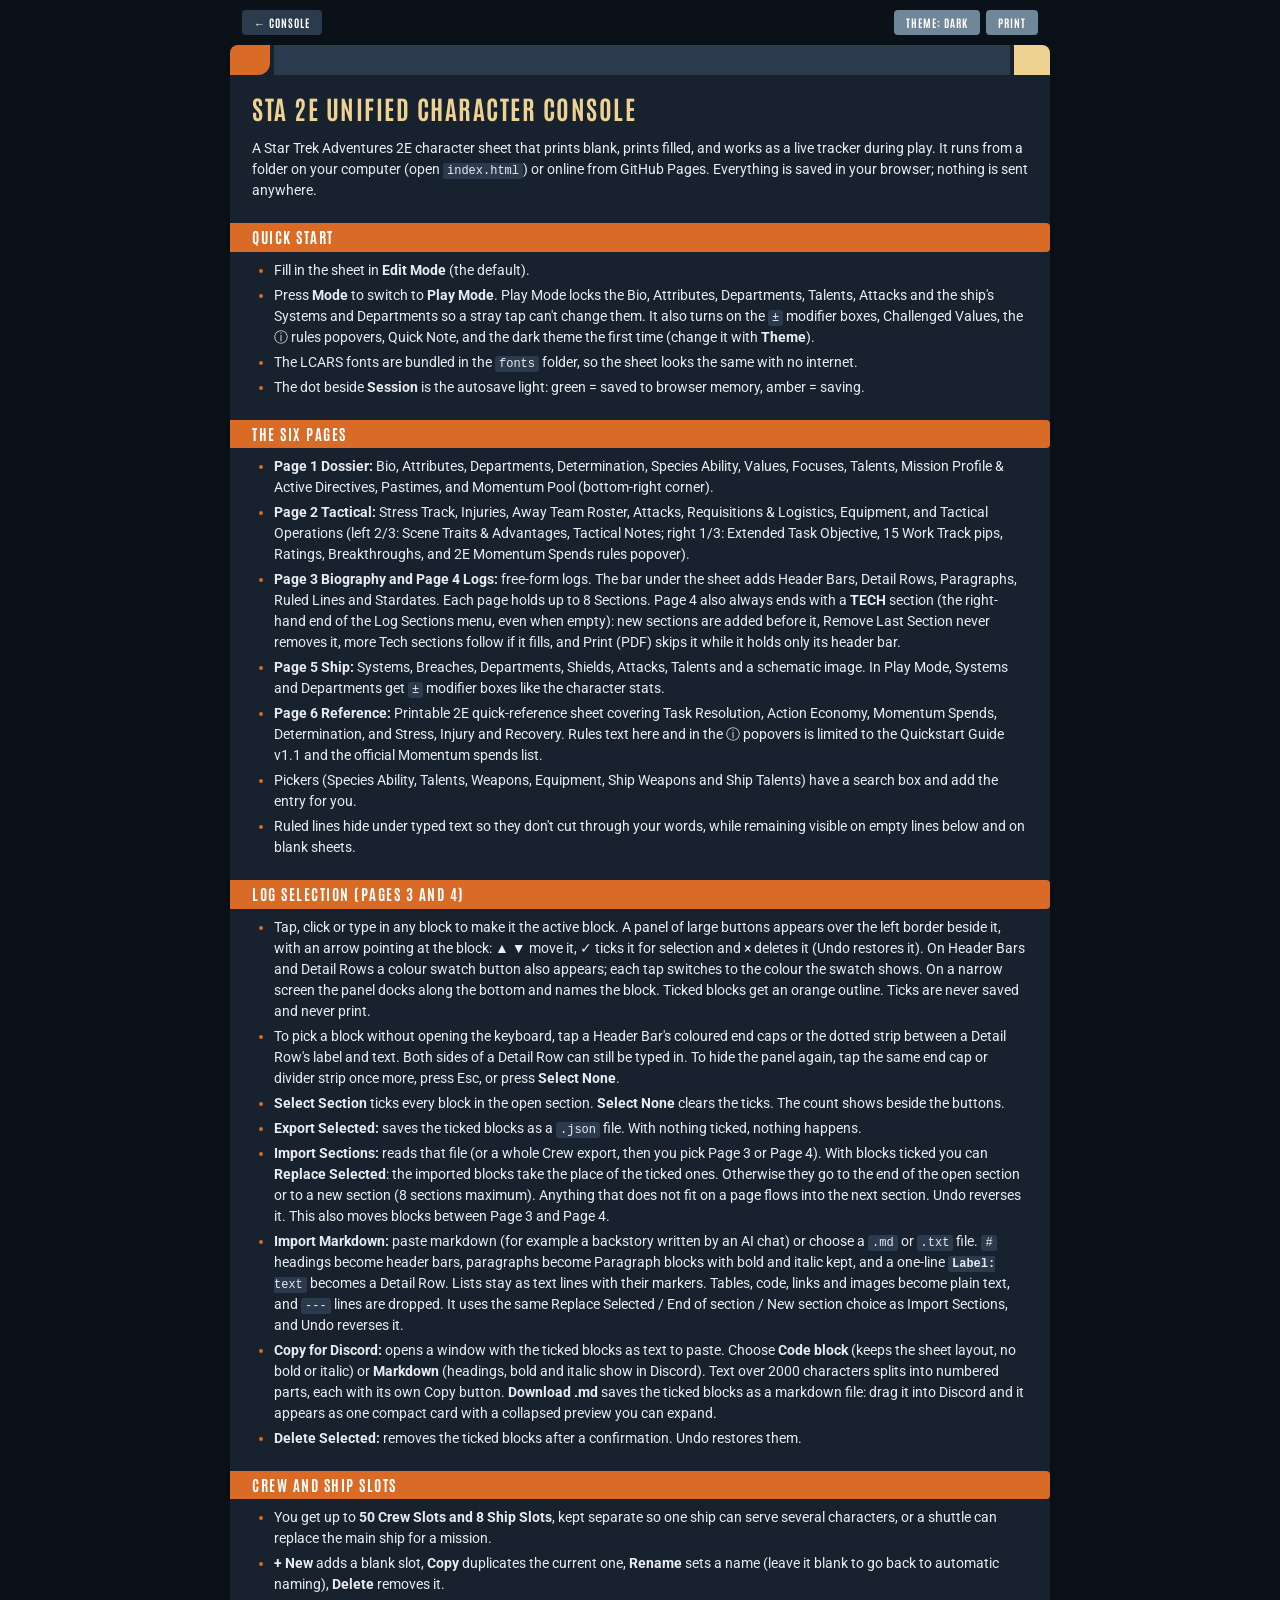
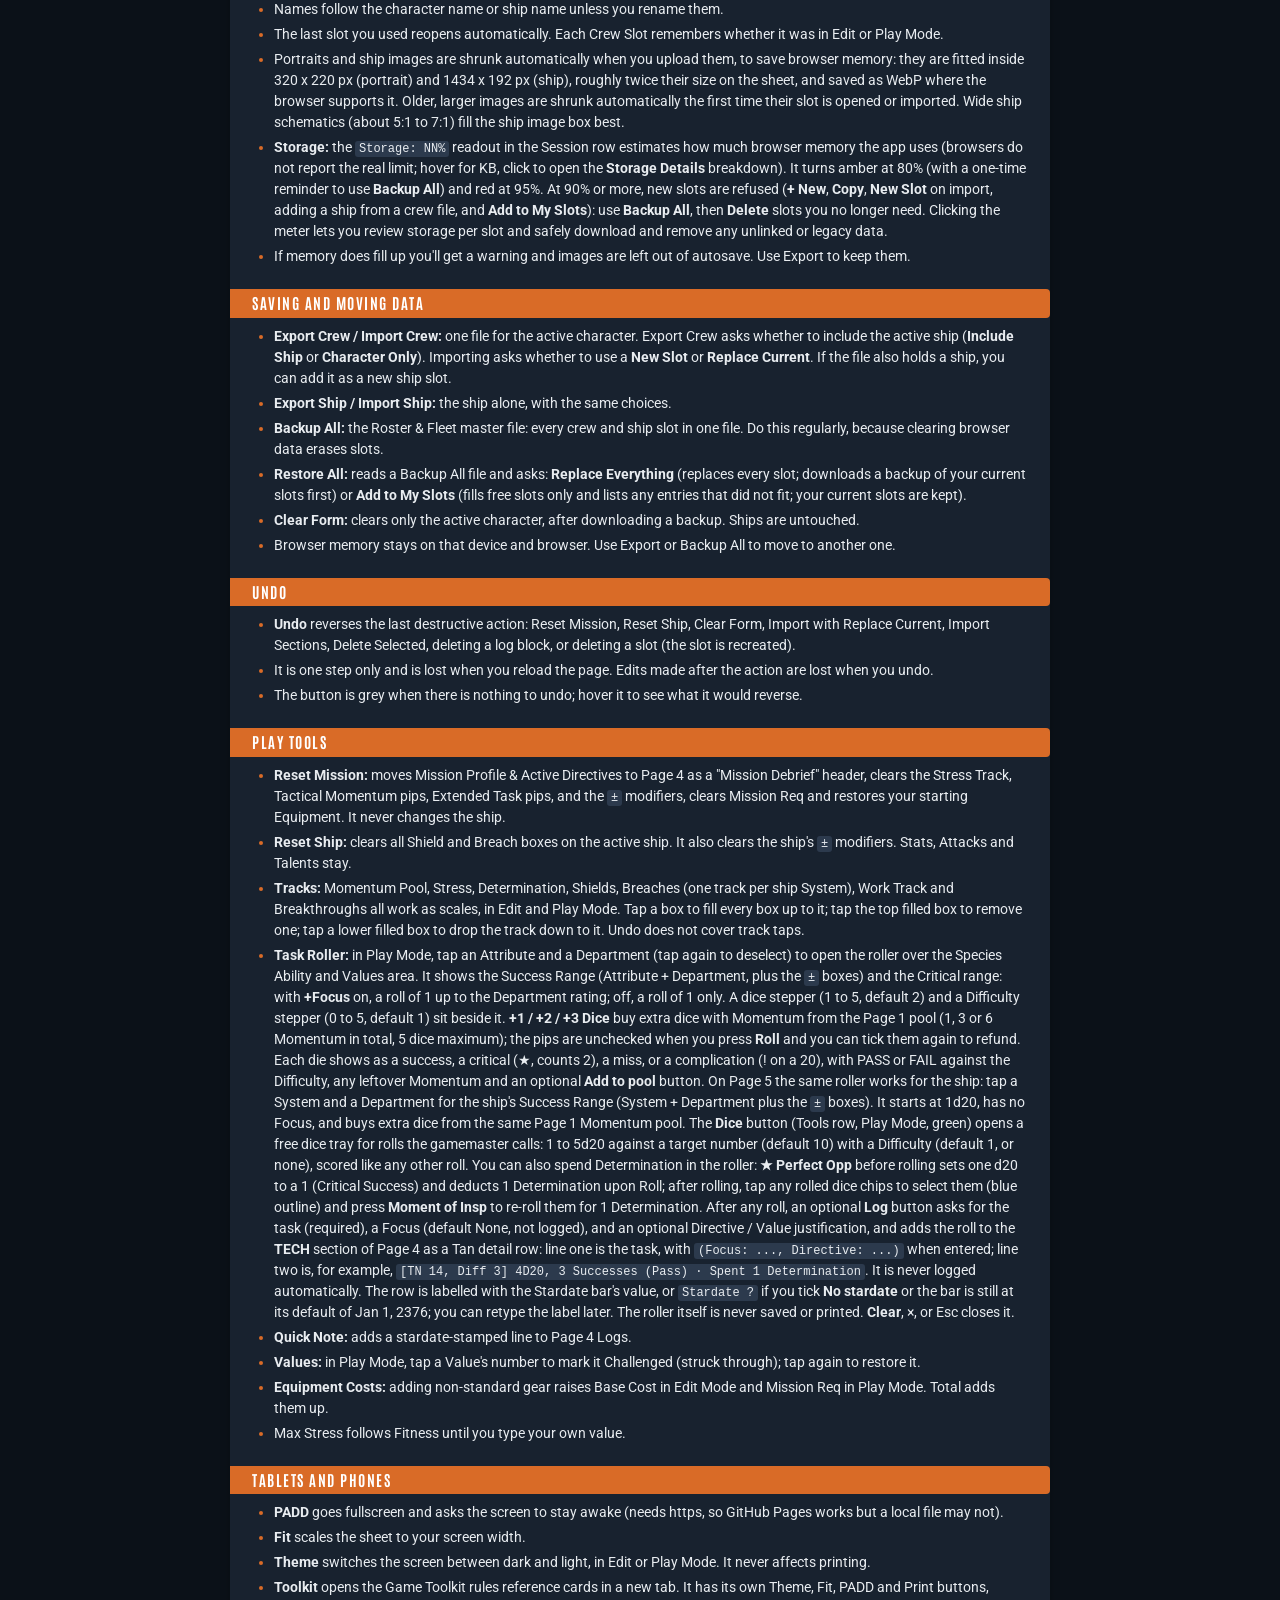
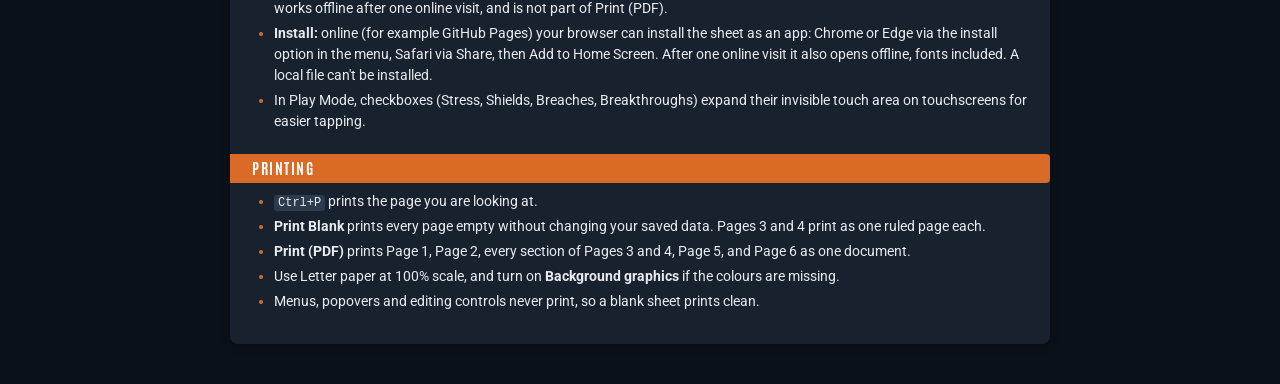
==== manual.html @ 48ecd744 "Add files via upload" ====
<!DOCTYPE html>
<html lang="en">
<head>
<meta charset="UTF-8">
<meta name="viewport" content="width=device-width, initial-scale=1.0">
<title>STA 2E Console User Manual</title>
<link rel="stylesheet" href="fonts.css?v=1.0">
<link rel="icon" type="image/png" href="icon-ent.png">
<meta name="theme-color" content="#2c3a4d">
<style>
:root{--navy:#2c3a4d;--orange:#d96b27;--tan:#eed292;--slate:#708699;--bg:#e9edf1;--page:#fff;--fg:#111;--hd:#2c3a4d;--code:#e8edf2}
body.dark{--bg:#0b1118;--page:#18222f;--fg:#e8ecf0;--hd:#eed292;--code:#2c3a4d}
*{box-sizing:border-box}
body{margin:0;background:var(--bg);color:var(--fg);font:14px/1.5 'Roboto',Arial,sans-serif;-webkit-print-color-adjust:exact;print-color-adjust:exact}
.bar{display:flex;flex-wrap:wrap;gap:6px;align-items:center;max-width:820px;margin:0 auto;padding:10px 12px}
.btn{font:bold 11px 'Antonio','Oswald',sans-serif;letter-spacing:1px;text-transform:uppercase;color:#fff;background:var(--navy);border:0;border-radius:4px;padding:5px 12px;cursor:pointer;text-decoration:none;display:inline-block}
.btn:hover{opacity:.85}.btn.slate{background:var(--slate)}
.sp{flex:1}
.sheet{max-width:820px;margin:0 auto 40px;background:var(--page);border-radius:8px;box-shadow:0 2px 10px rgba(0,0,0,.25);padding:0 22px 24px;overflow:hidden}
.cap{display:flex;height:30px;gap:4px;margin:0 -22px 14px}
.cap i{display:block}.c1{width:40px;background:var(--orange);border-bottom-right-radius:12px}.c2{flex:1;background:var(--navy)}.c3{width:36px;background:var(--tan)}
h1,h2,h3{font-family:'Antonio','Oswald',sans-serif;text-transform:uppercase}
h1{color:var(--hd);font-size:26px;letter-spacing:1.5px;margin:6px 0 10px}
h2{margin:22px -22px 8px;padding:3px 12px 3px 22px;background:var(--orange);color:#fff;border-radius:0 4px 4px 0;font-size:15px;letter-spacing:1.5px}
h3{color:var(--hd);font-size:14px;letter-spacing:1px}
p{margin:0 0 8px}ul{margin:4px 0 8px;padding-left:22px}li{margin-bottom:4px}li::marker{color:var(--orange)}
code{background:var(--code);padding:1px 4px;border-radius:3px;font:12px Consolas,'Courier New',monospace}
@media print{body{background:#fff;color:#111}.bar{display:none}.sheet{box-shadow:none;max-width:none;margin:0}}
</style>
</head>
<body>
<div class="bar"><a class="btn" id="back" href="index.html" title="Back to the console">&larr; Console</a><span class="sp"></span><button type="button" class="btn slate" id="theme">Theme</button><button type="button" class="btn slate" onclick="print()">Print</button></div>
<main class="sheet">
<div class="cap"><i class="c1"></i><i class="c2"></i><i class="c3"></i></div>
<h1>STA 2E Unified Character Console</h1>
<p>A Star Trek Adventures 2E character sheet that prints blank, prints filled, and works as a live tracker during play. It runs from a folder on your computer (open <code>index.html</code>) or online from GitHub Pages. Everything is saved in your browser; nothing is sent anywhere.</p>
<h2>Quick Start</h2>
<ul>
<li>Fill in the sheet in <strong>Edit Mode</strong> (the default).</li>
<li>Press <strong>Mode</strong> to switch to <strong>Play Mode</strong>. Play Mode locks the Bio, Attributes, Departments, Talents, Attacks and the ship's Systems and Departments so a stray tap can't change them. It also turns on the <code>±</code> modifier boxes, Challenged Values, the ⓘ rules popovers, Quick Note, and the dark theme the first time (change it with <strong>Theme</strong>).</li>
<li>The LCARS fonts are bundled in the <code>fonts</code> folder, so the sheet looks the same with no internet.</li>
<li>The dot beside <strong>Session</strong> is the autosave light: green = saved to browser memory, amber = saving.</li>
</ul>
<h2>The Six Pages</h2>
<ul>
<li><strong>Page 1 Dossier:</strong> Bio, Attributes, Departments, Determination, Species Ability, Values, Focuses, Talents, Mission Profile &amp; Active Directives, Pastimes, and Momentum Pool (bottom-right corner).</li>
<li><strong>Page 2 Tactical:</strong> Stress Track, Injuries, Away Team Roster, Attacks, Requisitions &amp; Logistics, Equipment, and Tactical Operations (left 2/3: Scene Traits &amp; Advantages, Tactical Notes; right 1/3: Extended Task Objective, 15 Work Track pips, Ratings, Breakthroughs, and 2E Momentum Spends rules popover).</li>
<li><strong>Page 3 Biography and Page 4 Logs:</strong> free-form logs. The bar under the sheet adds Header Bars, Detail Rows, Paragraphs, Ruled Lines and Stardates. Each page holds up to 8 Sections. Page 4 also always ends with a <strong>TECH</strong> section (the right-hand end of the Log Sections menu, even when empty): new sections are added before it, Remove Last Section never removes it, more Tech sections follow if it fills, and Print (PDF) skips it while it holds only its header bar.</li>
<li><strong>Page 5 Ship:</strong> Systems, Breaches, Departments, Shields, Attacks, Talents and a schematic image. In Play Mode, Systems and Departments get <code>±</code> modifier boxes like the character stats.</li>
<li><strong>Page 6 Reference:</strong> Printable 2E quick-reference sheet covering Task Resolution, Action Economy, Momentum Spends, Determination, and Stress, Injury and Recovery. Rules text here and in the ⓘ popovers is limited to the Quickstart Guide v1.1 and the official Momentum spends list.</li>
<li>Pickers (Species Ability, Talents, Weapons, Equipment, Ship Weapons and Ship Talents) have a search box and add the entry for you.</li>
<li>Ruled lines hide under typed text so they don't cut through your words, while remaining visible on empty lines below and on blank sheets.</li>
</ul>
<h2>Log Selection (Pages 3 and 4)</h2>
<ul>
<li>Tap, click or type in any block to make it the active block. A panel of large buttons appears over the left border beside it, with an arrow pointing at the block: ▲ ▼ move it, ✓ ticks it for selection and × deletes it (Undo restores it). On Header Bars and Detail Rows a colour swatch button also appears; each tap switches to the colour the swatch shows. On a narrow screen the panel docks along the bottom and names the block. Ticked blocks get an orange outline. Ticks are never saved and never print.</li>
<li>To pick a block without opening the keyboard, tap a Header Bar's coloured end caps or the dotted strip between a Detail Row's label and text. Both sides of a Detail Row can still be typed in. To hide the panel again, tap the same end cap or divider strip once more, press Esc, or press <strong>Select None</strong>.</li>
<li><strong>Select Section</strong> ticks every block in the open section. <strong>Select None</strong> clears the ticks. The count shows beside the buttons.</li>
<li><strong>Export Selected:</strong> saves the ticked blocks as a <code>.json</code> file. With nothing ticked, nothing happens.</li>
<li><strong>Import Sections:</strong> reads that file (or a whole Crew export, then you pick Page 3 or Page 4). With blocks ticked you can <strong>Replace Selected</strong>: the imported blocks take the place of the ticked ones. Otherwise they go to the end of the open section or to a new section (8 sections maximum). Anything that does not fit on a page flows into the next section. Undo reverses it. This also moves blocks between Page 3 and Page 4.</li>
<li><strong>Import Markdown:</strong> paste markdown (for example a backstory written by an AI chat) or choose a <code>.md</code> or <code>.txt</code> file. <code>#</code> headings become header bars, paragraphs become Paragraph blocks with bold and italic kept, and a one-line <code><strong>Label:</strong> text</code> becomes a Detail Row. Lists stay as text lines with their markers. Tables, code, links and images become plain text, and <code>---</code> lines are dropped. It uses the same Replace Selected / End of section / New section choice as Import Sections, and Undo reverses it.</li>
<li><strong>Copy for Discord:</strong> opens a window with the ticked blocks as text to paste. Choose <strong>Code block</strong> (keeps the sheet layout, no bold or italic) or <strong>Markdown</strong> (headings, bold and italic show in Discord). Text over 2000 characters splits into numbered parts, each with its own Copy button. <strong>Download .md</strong> saves the ticked blocks as a markdown file: drag it into Discord and it appears as one compact card with a collapsed preview you can expand.</li>
<li><strong>Delete Selected:</strong> removes the ticked blocks after a confirmation. Undo restores them.</li>
</ul>
<h2>Crew and Ship Slots</h2>
<ul>
<li>You get up to <strong>50 Crew Slots and 8 Ship Slots</strong>, kept separate so one ship can serve several characters, or a shuttle can replace the main ship for a mission.</li>
<li><strong>+ New</strong> adds a blank slot, <strong>Copy</strong> duplicates the current one, <strong>Rename</strong> sets a name (leave it blank to go back to automatic naming), <strong>Delete</strong> removes it.</li>
<li>Names follow the character name or ship name unless you rename them.</li>
<li>The last slot you used reopens automatically. Each Crew Slot remembers whether it was in Edit or Play Mode.</li>
<li>Portraits and ship images are shrunk automatically when you upload them, to save browser memory: they are fitted inside 320 x 220 px (portrait) and 1434 x 192 px (ship), roughly twice their size on the sheet, and saved as WebP where the browser supports it. Older, larger images are shrunk automatically the first time their slot is opened or imported. Wide ship schematics (about 5:1 to 7:1) fill the ship image box best.</li>
<li><strong>Storage:</strong> the <code>Storage: NN%</code> readout in the Session row estimates how much browser memory the app uses (browsers do not report the real limit; hover for KB, click to open the <strong>Storage Details</strong> breakdown). It turns amber at 80% (with a one-time reminder to use <strong>Backup All</strong>) and red at 95%. At 90% or more, new slots are refused (<strong>+ New</strong>, <strong>Copy</strong>, <strong>New Slot</strong> on import, adding a ship from a crew file, and <strong>Add to My Slots</strong>): use <strong>Backup All</strong>, then <strong>Delete</strong> slots you no longer need. Clicking the meter lets you review storage per slot and safely download and remove any unlinked or legacy data.</li>
<li>If memory does fill up you'll get a warning and images are left out of autosave. Use Export to keep them.</li>
</ul>
<h2>Saving and Moving Data</h2>
<ul>
<li><strong>Export Crew / Import Crew:</strong> one file for the active character. Export Crew asks whether to include the active ship (<strong>Include Ship</strong> or <strong>Character Only</strong>). Importing asks whether to use a <strong>New Slot</strong> or <strong>Replace Current</strong>. If the file also holds a ship, you can add it as a new ship slot.</li>
<li><strong>Export Ship / Import Ship:</strong> the ship alone, with the same choices.</li>
<li><strong>Backup All:</strong> the Roster &amp; Fleet master file: every crew and ship slot in one file. Do this regularly, because clearing browser data erases slots.</li>
<li><strong>Restore All:</strong> reads a Backup All file and asks: <strong>Replace Everything</strong> (replaces every slot; downloads a backup of your current slots first) or <strong>Add to My Slots</strong> (fills free slots only and lists any entries that did not fit; your current slots are kept).</li>
<li><strong>Clear Form:</strong> clears only the active character, after downloading a backup. Ships are untouched.</li>
<li>Browser memory stays on that device and browser. Use Export or Backup All to move to another one.</li>
</ul>
<h2>Undo</h2>
<ul>
<li><strong>Undo</strong> reverses the last destructive action: Reset Mission, Reset Ship, Clear Form, Import with Replace Current, Import Sections, Delete Selected, deleting a log block, or deleting a slot (the slot is recreated).</li>
<li>It is one step only and is lost when you reload the page. Edits made after the action are lost when you undo.</li>
<li>The button is grey when there is nothing to undo; hover it to see what it would reverse.</li>
</ul>
<h2>Play Tools</h2>
<ul>
<li><strong>Reset Mission:</strong> moves Mission Profile &amp; Active Directives to Page 4 as a "Mission Debrief" header, clears the Stress Track, Tactical Momentum pips, Extended Task pips, and the <code>±</code> modifiers, clears Mission Req and restores your starting Equipment. It never changes the ship.</li>
<li><strong>Reset Ship:</strong> clears all Shield and Breach boxes on the active ship. It also clears the ship's <code>±</code> modifiers. Stats, Attacks and Talents stay.</li>
<li><strong>Tracks:</strong> Momentum Pool, Stress, Determination, Shields, Breaches (one track per ship System), Work Track and Breakthroughs all work as scales, in Edit and Play Mode. Tap a box to fill every box up to it; tap the top filled box to remove one; tap a lower filled box to drop the track down to it. Undo does not cover track taps.</li>
<li><strong>Task Roller:</strong> in Play Mode, tap an Attribute and a Department (tap again to deselect) to open the roller over the Species Ability and Values area. It shows the Success Range (Attribute + Department, plus the <code>±</code> boxes) and the Critical range: with <strong>+Focus</strong> on, a roll of 1 up to the Department rating; off, a roll of 1 only. A dice stepper (1 to 5, default 2) and a Difficulty stepper (0 to 5, default 1) sit beside it. <strong>+1 / +2 / +3 Dice</strong> buy extra dice with Momentum from the Page 1 pool (1, 3 or 6 Momentum in total, 5 dice maximum); the pips are unchecked when you press <strong>Roll</strong> and you can tick them again to refund. Each die shows as a success, a critical (★, counts 2), a miss, or a complication (! on a 20), with PASS or FAIL against the Difficulty, any leftover Momentum and an optional <strong>Add to pool</strong> button. On Page 5 the same roller works for the ship: tap a System and a Department for the ship's Success Range (System + Department plus the <code>±</code> boxes). It starts at 1d20, has no Focus, and buys extra dice from the same Page 1 Momentum pool. The <strong>Dice</strong> button (Tools row, Play Mode, green) opens a free dice tray for rolls the gamemaster calls: 1 to 5d20 against a target number (default 10) with a Difficulty (default 1, or none), scored like any other roll. You can also spend Determination in the roller: <strong>★ Perfect Opp</strong> before rolling sets one d20 to a 1 (Critical Success) and deducts 1 Determination upon Roll; after rolling, tap any rolled dice chips to select them (blue outline) and press <strong>Moment of Insp</strong> to re-roll them for 1 Determination. After any roll, an optional <strong>Log</strong> button asks for the task (required), a Focus (default None, not logged), and an optional Directive / Value justification, and adds the roll to the <strong>TECH</strong> section of Page 4 as a Tan detail row: line one is the task, with <code>(Focus: ..., Directive: ...)</code> when entered; line two is, for example, <code>[TN 14, Diff 3] 4D20, 3 Successes (Pass) · Spent 1 Determination</code>. It is never logged automatically. The row is labelled with the Stardate bar's value, or <code>Stardate ?</code> if you tick <strong>No stardate</strong> or the bar is still at its default of Jan 1, 2376; you can retype the label later. The roller itself is never saved or printed. <strong>Clear</strong>, ×, or Esc closes it.</li>
<li><strong>Quick Note:</strong> adds a stardate-stamped line to Page 4 Logs.</li>
<li><strong>Values:</strong> in Play Mode, tap a Value's number to mark it Challenged (struck through); tap again to restore it.</li>
<li><strong>Equipment Costs:</strong> adding non-standard gear raises Base Cost in Edit Mode and Mission Req in Play Mode. Total adds them up.</li>
<li>Max Stress follows Fitness until you type your own value.</li>
</ul>
<h2>Tablets and Phones</h2>
<ul>
<li><strong>PADD</strong> goes fullscreen and asks the screen to stay awake (needs https, so GitHub Pages works but a local file may not).</li>
<li><strong>Fit</strong> scales the sheet to your screen width.</li>
<li><strong>Theme</strong> switches the screen between dark and light, in Edit or Play Mode. It never affects printing.</li>
<li><strong>Toolkit</strong> opens the Game Toolkit rules reference cards in a new tab. It has its own Theme, Fit, PADD and Print buttons, works offline after one online visit, and is not part of Print (PDF).</li>
<li><strong>Install:</strong> online (for example GitHub Pages) your browser can install the sheet as an app: Chrome or Edge via the install option in the menu, Safari via Share, then Add to Home Screen. After one online visit it also opens offline, fonts included. A local file can't be installed.</li>
<li>In Play Mode, checkboxes (Stress, Shields, Breaches, Breakthroughs) expand their invisible touch area on touchscreens for easier tapping.</li>
</ul>
<h2>Printing</h2>
<ul>
<li><code>Ctrl+P</code> prints the page you are looking at.</li>
<li><strong>Print Blank</strong> prints every page empty without changing your saved data. Pages 3 and 4 print as one ruled page each.</li>
<li><strong>Print (PDF)</strong> prints Page 1, Page 2, every section of Pages 3 and 4, Page 5, and Page 6 as one document.</li>
<li>Use Letter paper at 100% scale, and turn on <strong>Background graphics</strong> if the colours are missing.</li>
<li>Menus, popovers and editing controls never print, so a blank sheet prints clean.</li>
</ul>
</main>
<script>
var K='sta2e_dark_play',d=true;
try{d=localStorage.getItem(K)!=='0'}catch(e){}
function t(){document.body.classList.toggle('dark',d);document.getElementById('theme').textContent='Theme: '+(d?'Dark':'Light')}
document.getElementById('theme').onclick=function(){d=!d;try{localStorage.setItem(K,d?'1':'0')}catch(e){}t()};t();
document.getElementById('back').onclick=function(e){e.preventDefault();window.close();setTimeout(function(){location.href='index.html'},150)};
</script>
</body>
</html>
---- fonts.css ----
/* Self-hosted LCARS fonts (variable weight axis limited to 400-700; heavier requests render as 700). */
@font-face { font-family: 'Antonio'; font-style: normal; font-weight: 400 700; font-display: swap; src: url('fonts/Antonio.woff') format('woff'); }
@font-face { font-family: 'Oswald'; font-style: normal; font-weight: 400 700; font-display: swap; src: url('fonts/Oswald.woff') format('woff'); }
@font-face { font-family: 'Roboto'; font-style: normal; font-weight: 400 700; font-display: swap; src: url('fonts/Roboto.woff') format('woff'); }
@font-face { font-family: 'Roboto'; font-style: italic; font-weight: 400 700; font-display: swap; src: url('fonts/Roboto-Italic.woff') format('woff'); }
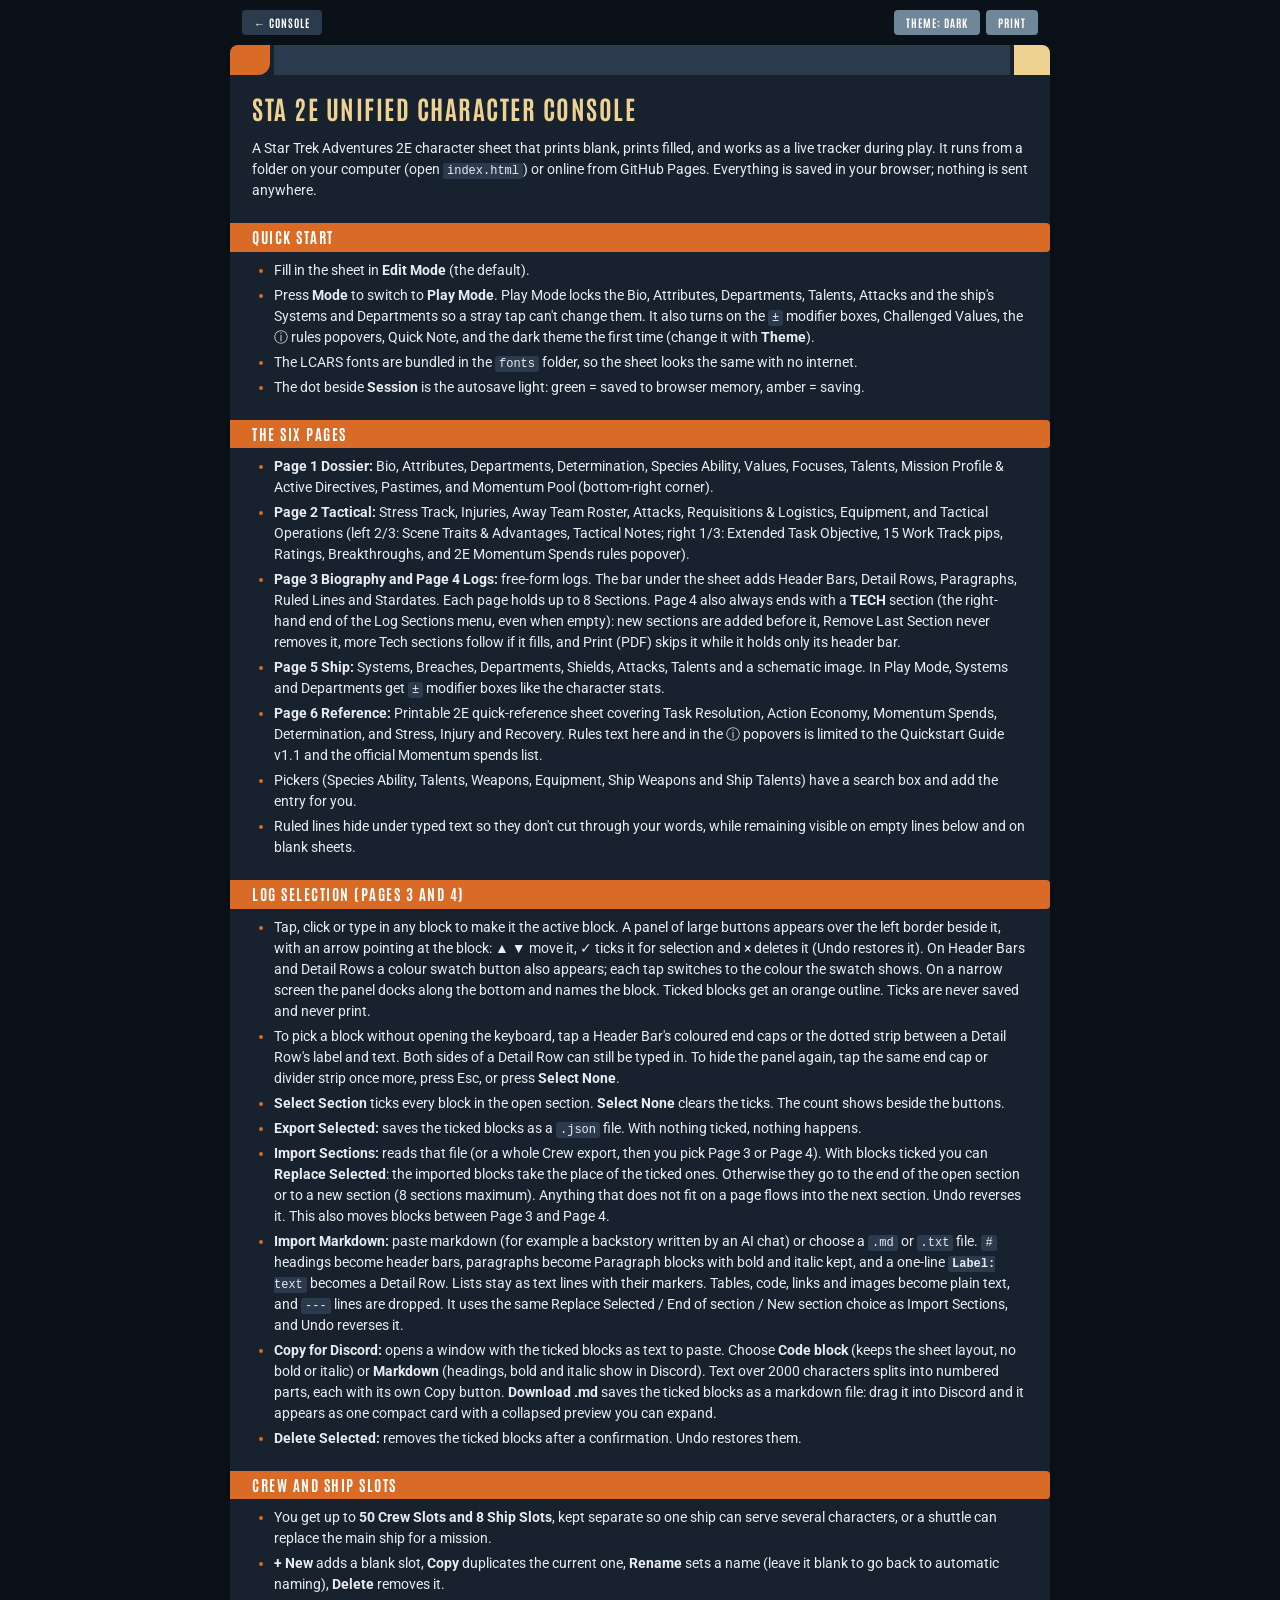
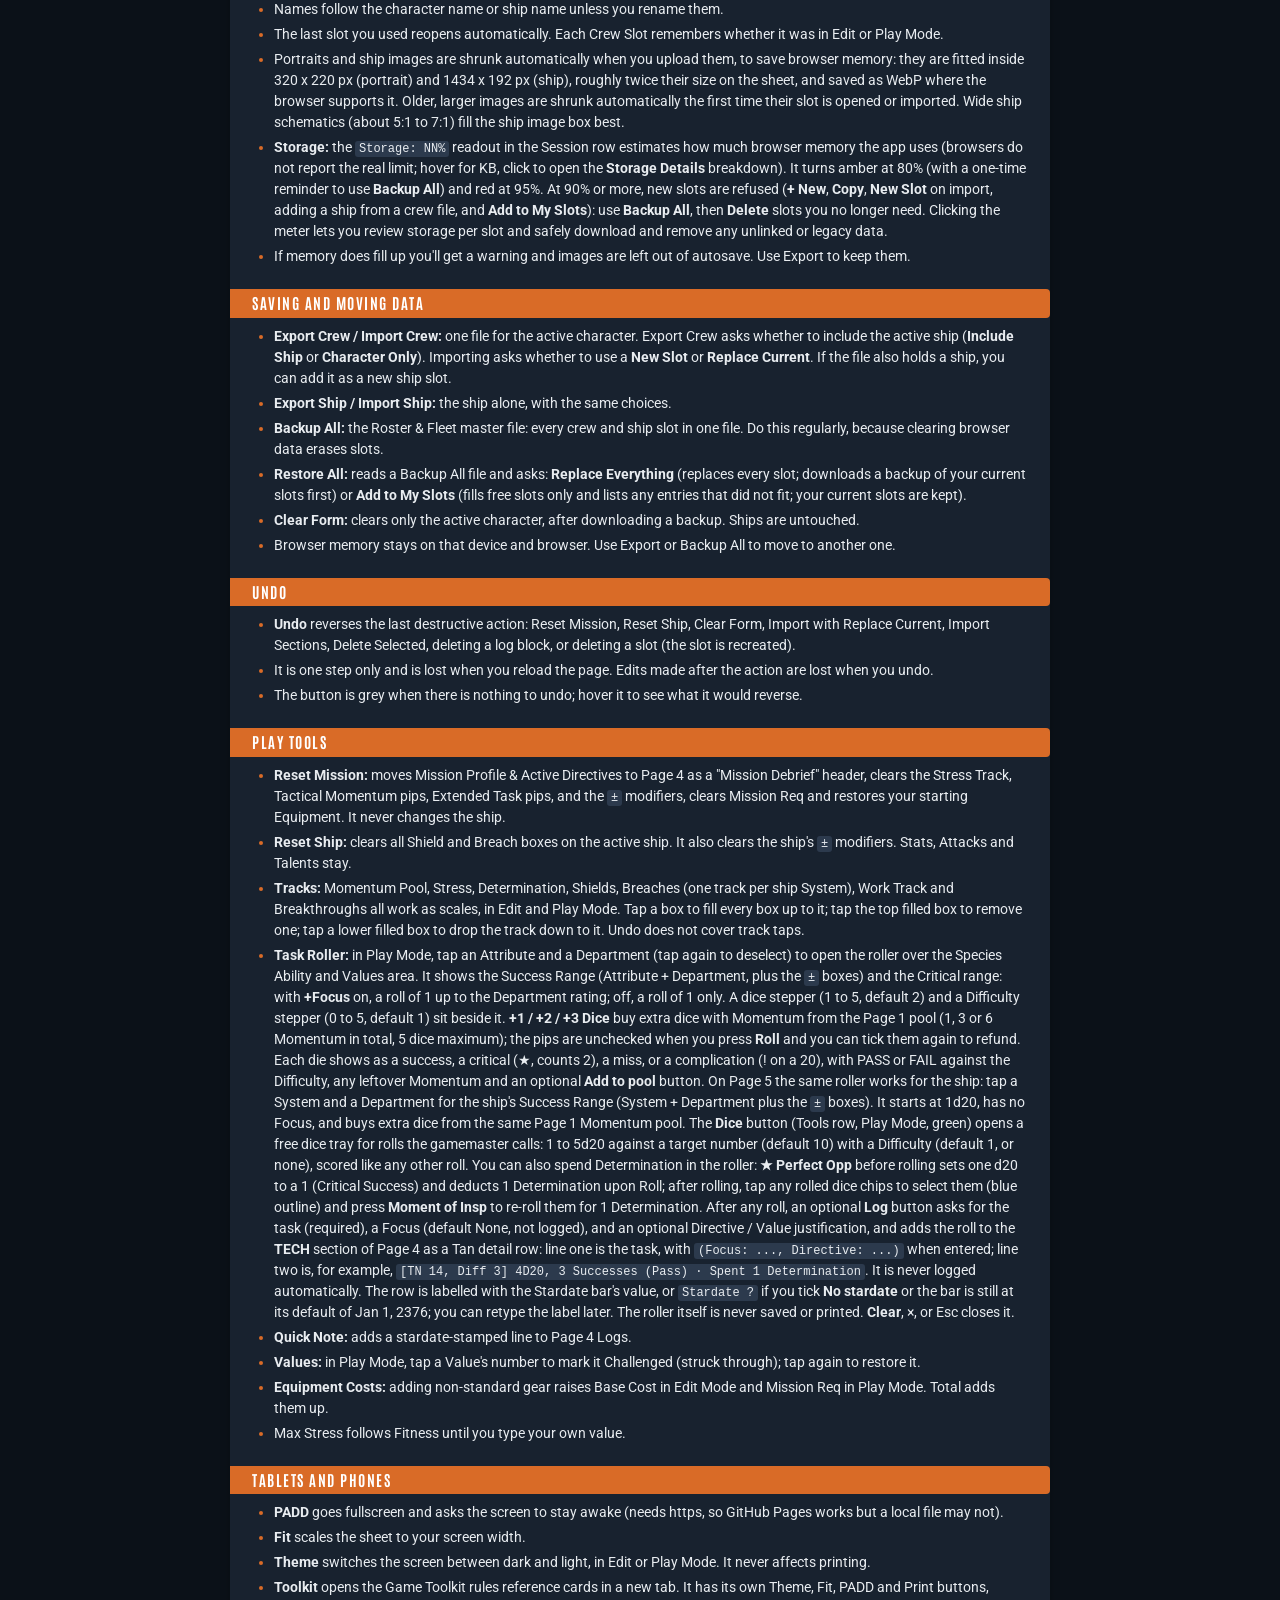
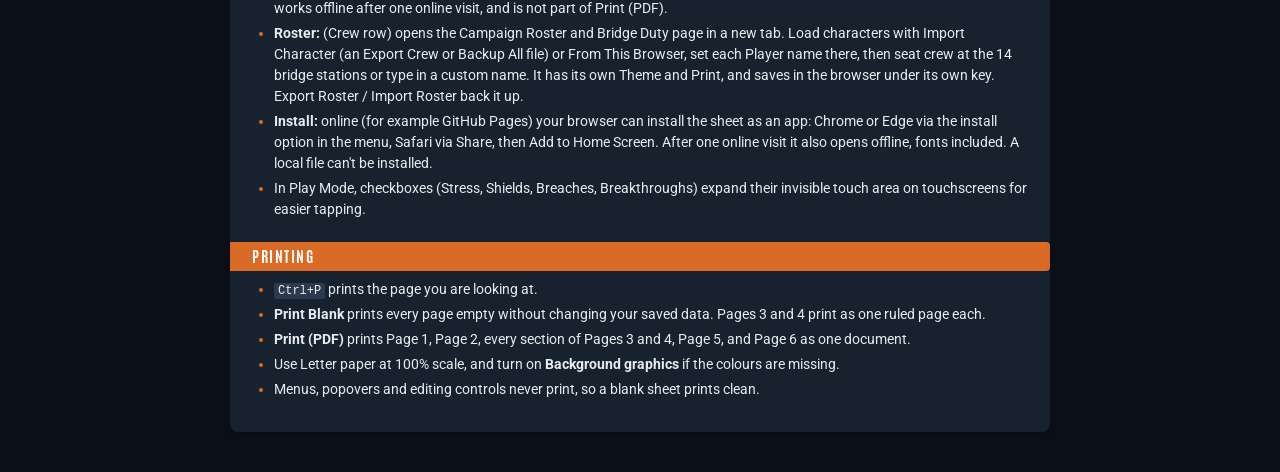
==== commit 13fd7287: "Add files via upload" ====
--- a/manual.html
+++ b/manual.html
@@ -104,6 +104,7 @@
 <li><strong>Fit</strong> scales the sheet to your screen width.</li>
 <li><strong>Theme</strong> switches the screen between dark and light, in Edit or Play Mode. It never affects printing.</li>
 <li><strong>Toolkit</strong> opens the Game Toolkit rules reference cards in a new tab. It has its own Theme, Fit, PADD and Print buttons, works offline after one online visit, and is not part of Print (PDF).</li>
+<li><strong>Roster:</strong> (Crew row) opens the Campaign Roster and Bridge Duty page in a new tab. Load characters with Import Character (an Export Crew or Backup All file) or From This Browser, set each Player name there, then seat crew at the 14 bridge stations or type in a custom name. It has its own Theme and Print, and saves in the browser under its own key. Export Roster / Import Roster back it up.</li>
 <li><strong>Install:</strong> online (for example GitHub Pages) your browser can install the sheet as an app: Chrome or Edge via the install option in the menu, Safari via Share, then Add to Home Screen. After one online visit it also opens offline, fonts included. A local file can't be installed.</li>
 <li>In Play Mode, checkboxes (Stress, Shields, Breaches, Breakthroughs) expand their invisible touch area on touchscreens for easier tapping.</li>
 </ul>
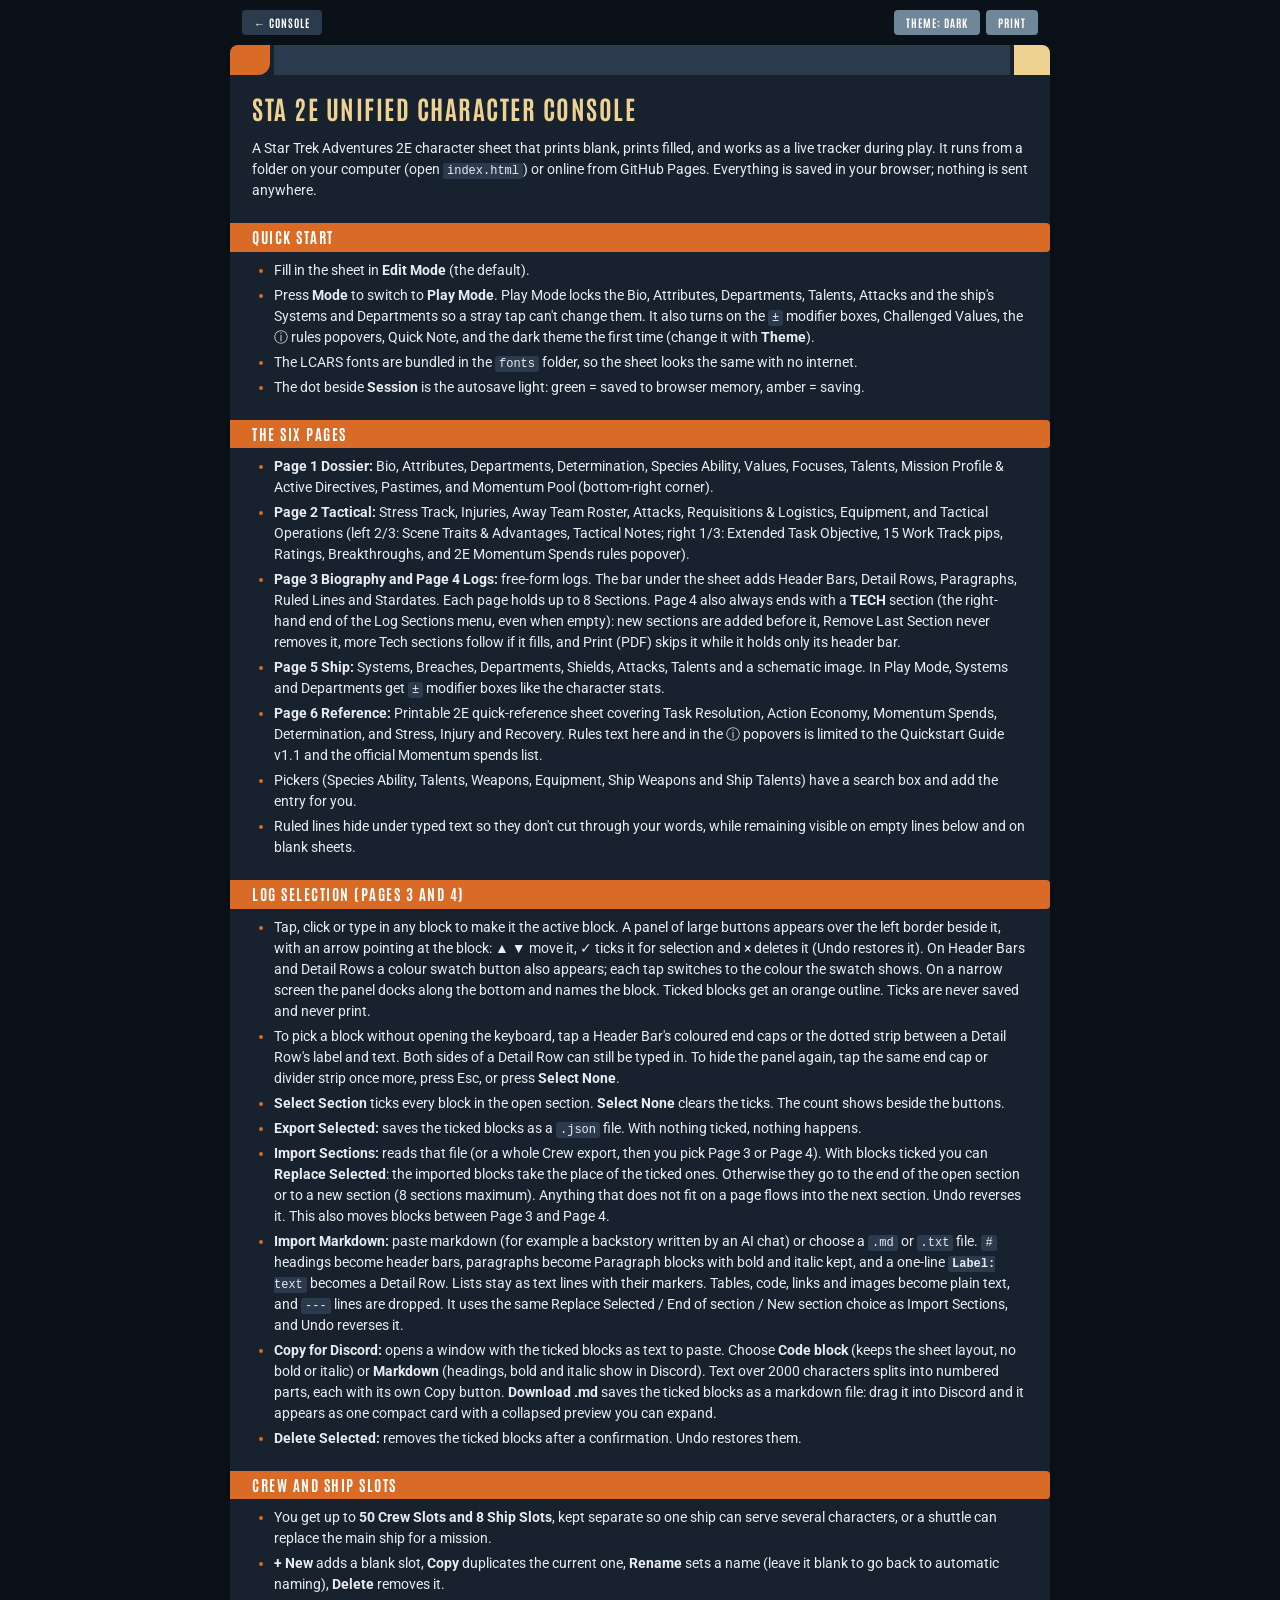
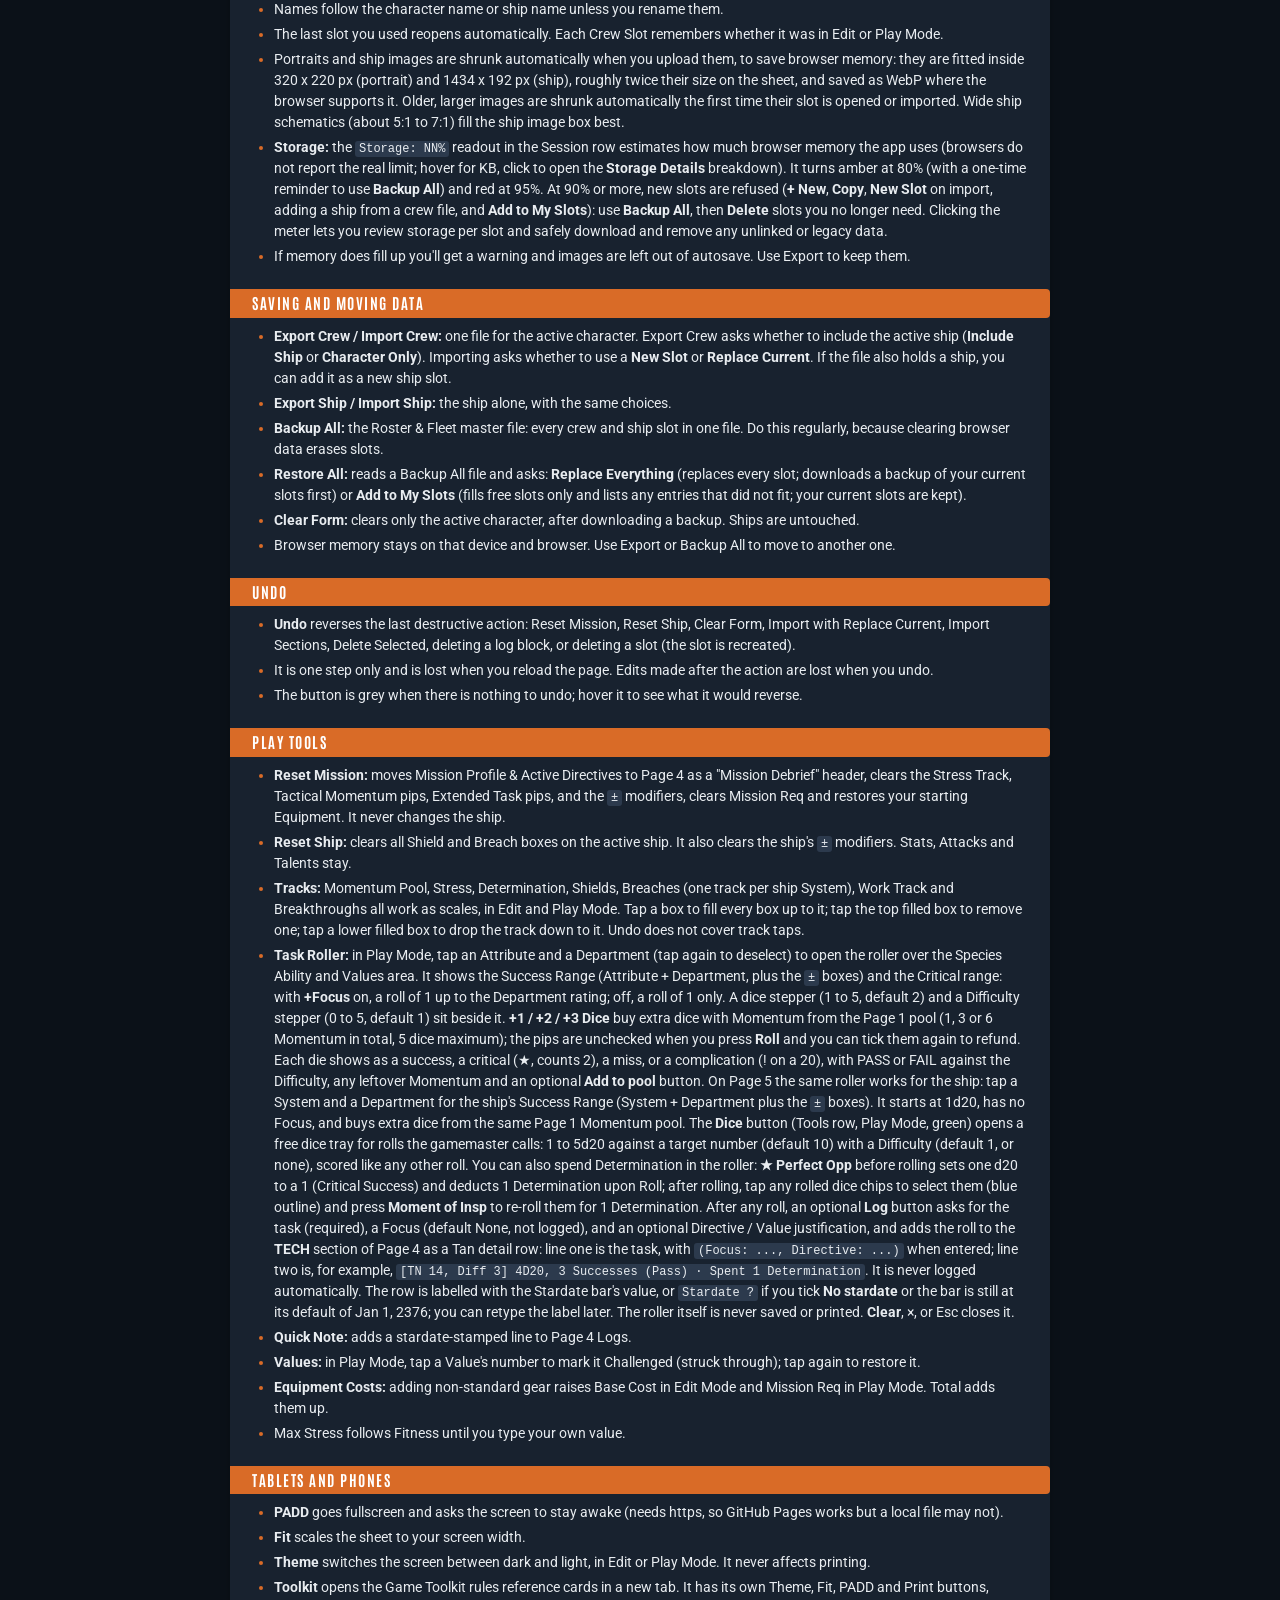
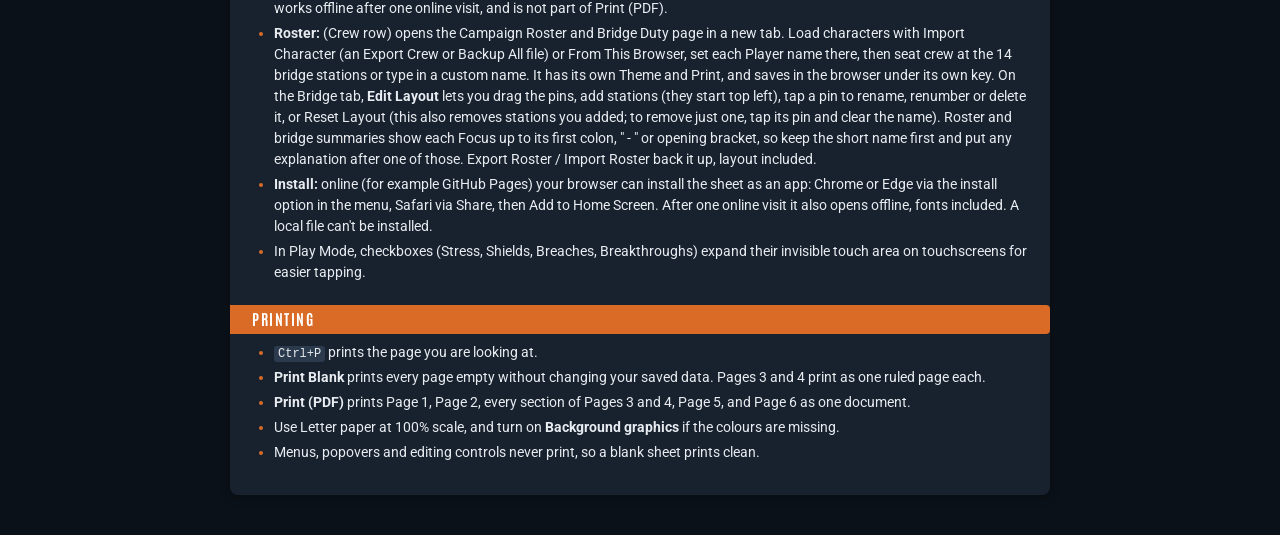
==== commit f49c7b55: "Add files via upload" ====
--- a/manual.html
+++ b/manual.html
@@ -104,7 +104,7 @@
 <li><strong>Fit</strong> scales the sheet to your screen width.</li>
 <li><strong>Theme</strong> switches the screen between dark and light, in Edit or Play Mode. It never affects printing.</li>
 <li><strong>Toolkit</strong> opens the Game Toolkit rules reference cards in a new tab. It has its own Theme, Fit, PADD and Print buttons, works offline after one online visit, and is not part of Print (PDF).</li>
-<li><strong>Roster:</strong> (Crew row) opens the Campaign Roster and Bridge Duty page in a new tab. Load characters with Import Character (an Export Crew or Backup All file) or From This Browser, set each Player name there, then seat crew at the 14 bridge stations or type in a custom name. It has its own Theme and Print, and saves in the browser under its own key. Export Roster / Import Roster back it up.</li>
+<li><strong>Roster:</strong> (Crew row) opens the Campaign Roster and Bridge Duty page in a new tab. Load characters with Import Character (an Export Crew or Backup All file) or From This Browser, set each Player name there, then seat crew at the 14 bridge stations or type in a custom name. It has its own Theme and Print, and saves in the browser under its own key. On the Bridge tab, <strong>Edit Layout</strong> lets you drag the pins, add stations (they start top left), tap a pin to rename, renumber or delete it, or Reset Layout (this also removes stations you added; to remove just one, tap its pin and clear the name). Roster and bridge summaries show each Focus up to its first colon, " - " or opening bracket, so keep the short name first and put any explanation after one of those. Export Roster / Import Roster back it up, layout included.</li>
 <li><strong>Install:</strong> online (for example GitHub Pages) your browser can install the sheet as an app: Chrome or Edge via the install option in the menu, Safari via Share, then Add to Home Screen. After one online visit it also opens offline, fonts included. A local file can't be installed.</li>
 <li>In Play Mode, checkboxes (Stress, Shields, Breaches, Breakthroughs) expand their invisible touch area on touchscreens for easier tapping.</li>
 </ul>
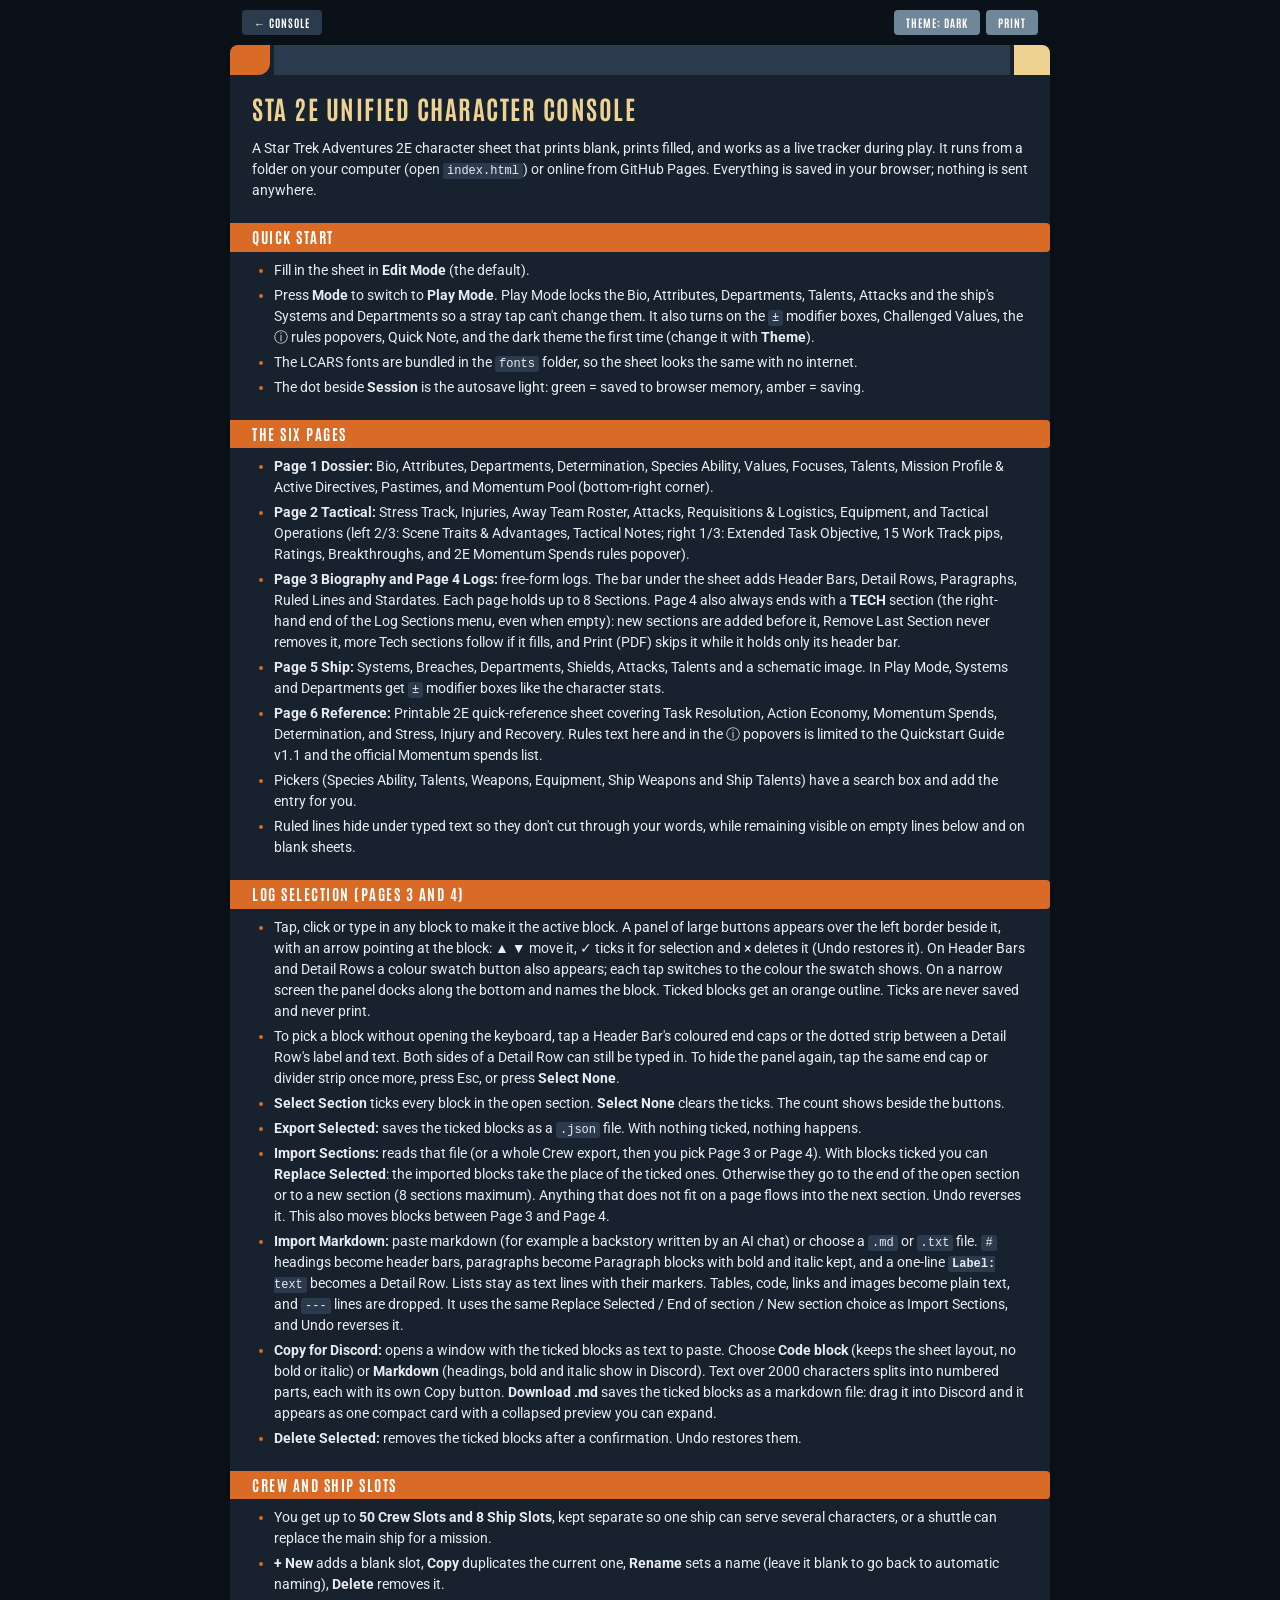
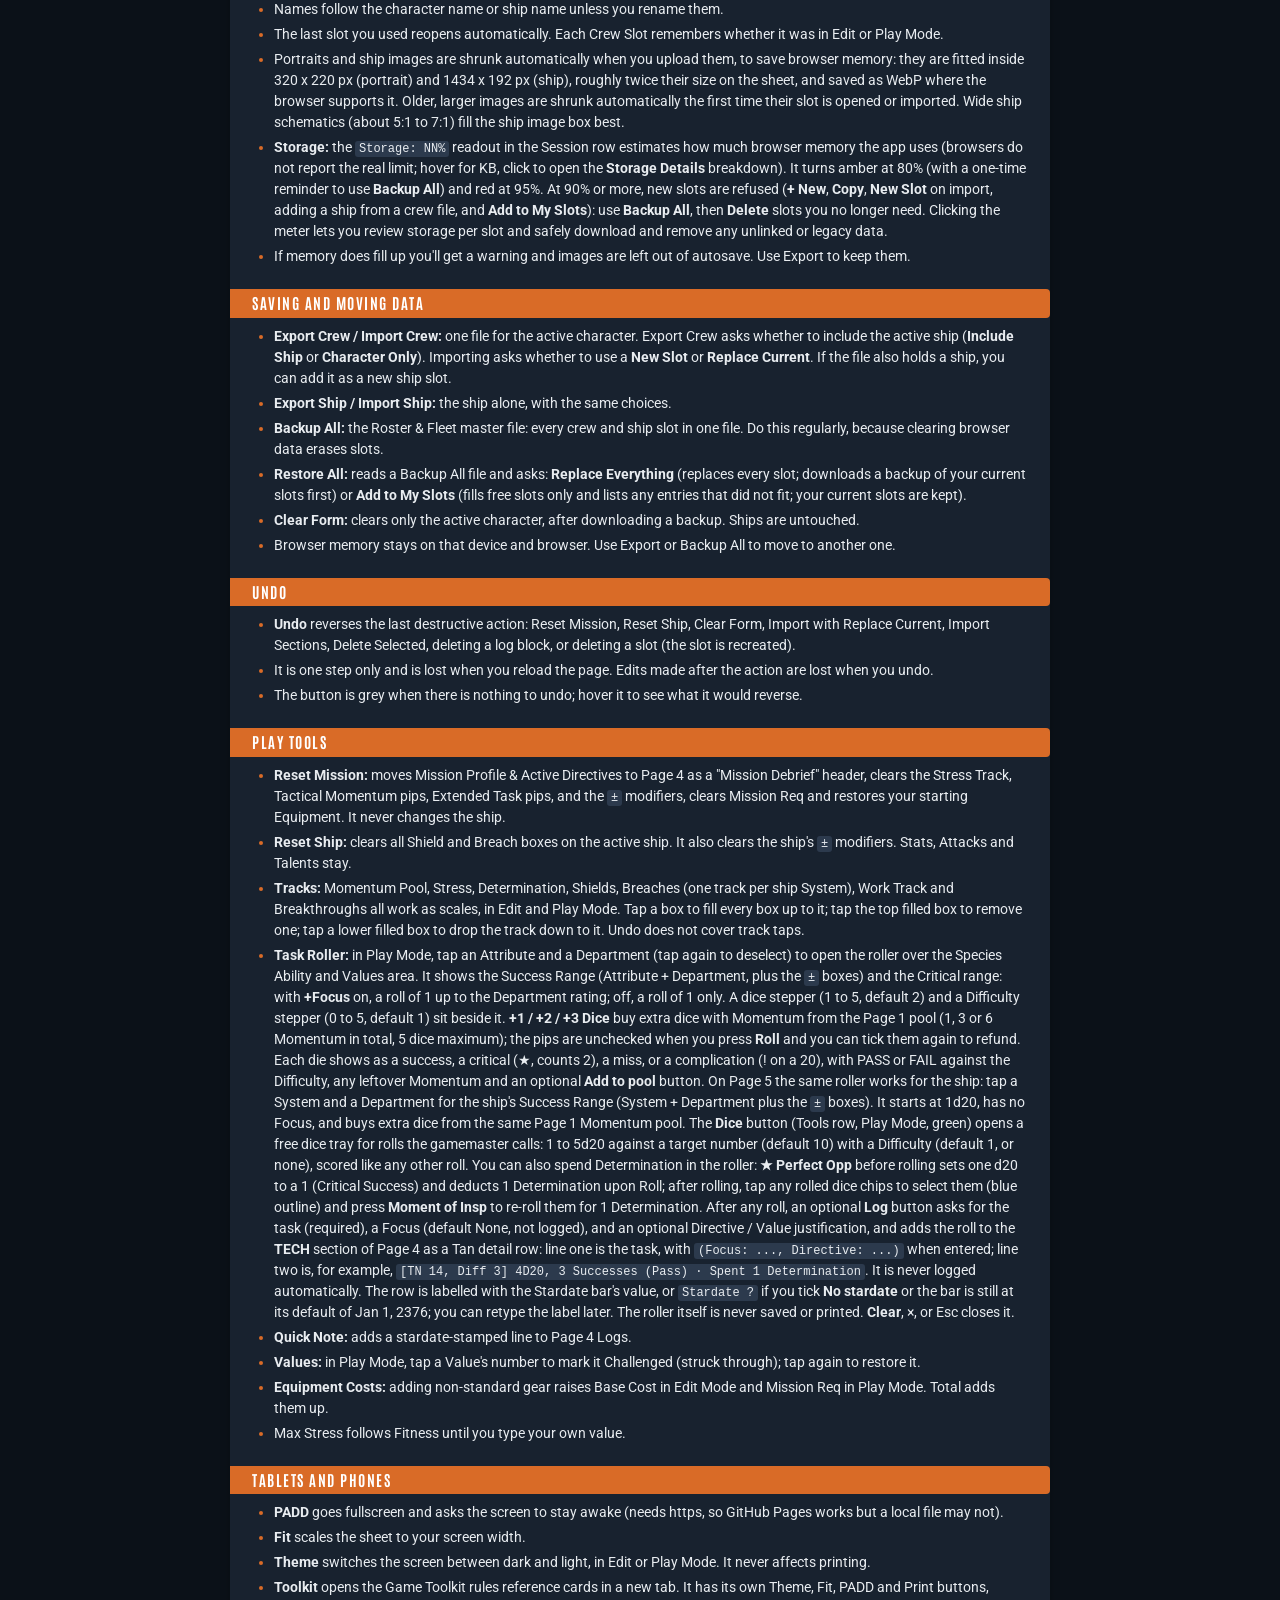
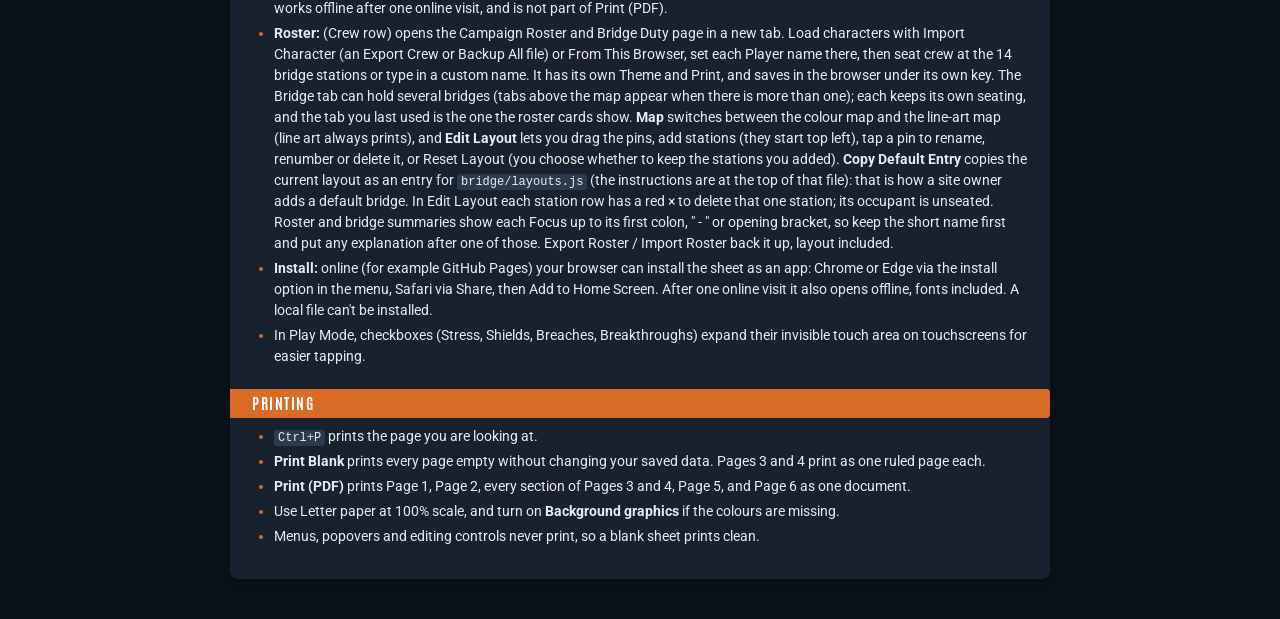
==== commit 97e2dcab: "Add files via upload" ====
--- a/manual.html
+++ b/manual.html
@@ -104,7 +104,7 @@
 <li><strong>Fit</strong> scales the sheet to your screen width.</li>
 <li><strong>Theme</strong> switches the screen between dark and light, in Edit or Play Mode. It never affects printing.</li>
 <li><strong>Toolkit</strong> opens the Game Toolkit rules reference cards in a new tab. It has its own Theme, Fit, PADD and Print buttons, works offline after one online visit, and is not part of Print (PDF).</li>
-<li><strong>Roster:</strong> (Crew row) opens the Campaign Roster and Bridge Duty page in a new tab. Load characters with Import Character (an Export Crew or Backup All file) or From This Browser, set each Player name there, then seat crew at the 14 bridge stations or type in a custom name. It has its own Theme and Print, and saves in the browser under its own key. On the Bridge tab, <strong>Edit Layout</strong> lets you drag the pins, add stations (they start top left), tap a pin to rename, renumber or delete it, or Reset Layout (this also removes stations you added; to remove just one, tap its pin and clear the name). Roster and bridge summaries show each Focus up to its first colon, " - " or opening bracket, so keep the short name first and put any explanation after one of those. Export Roster / Import Roster back it up, layout included.</li>
+<li><strong>Roster:</strong> (Crew row) opens the Campaign Roster and Bridge Duty page in a new tab. Load characters with Import Character (an Export Crew or Backup All file) or From This Browser, set each Player name there, then seat crew at the 14 bridge stations or type in a custom name. It has its own Theme and Print, and saves in the browser under its own key. The Bridge tab can hold several bridges (tabs above the map appear when there is more than one); each keeps its own seating, and the tab you last used is the one the roster cards show. <strong>Map</strong> switches between the colour map and the line-art map (line art always prints), and <strong>Edit Layout</strong> lets you drag the pins, add stations (they start top left), tap a pin to rename, renumber or delete it, or Reset Layout (you choose whether to keep the stations you added). <strong>Copy Default Entry</strong> copies the current layout as an entry for <code>bridge/layouts.js</code> (the instructions are at the top of that file): that is how a site owner adds a default bridge. In Edit Layout each station row has a red × to delete that one station; its occupant is unseated. Roster and bridge summaries show each Focus up to its first colon, " - " or opening bracket, so keep the short name first and put any explanation after one of those. Export Roster / Import Roster back it up, layout included.</li>
 <li><strong>Install:</strong> online (for example GitHub Pages) your browser can install the sheet as an app: Chrome or Edge via the install option in the menu, Safari via Share, then Add to Home Screen. After one online visit it also opens offline, fonts included. A local file can't be installed.</li>
 <li>In Play Mode, checkboxes (Stress, Shields, Breaches, Breakthroughs) expand their invisible touch area on touchscreens for easier tapping.</li>
 </ul>
